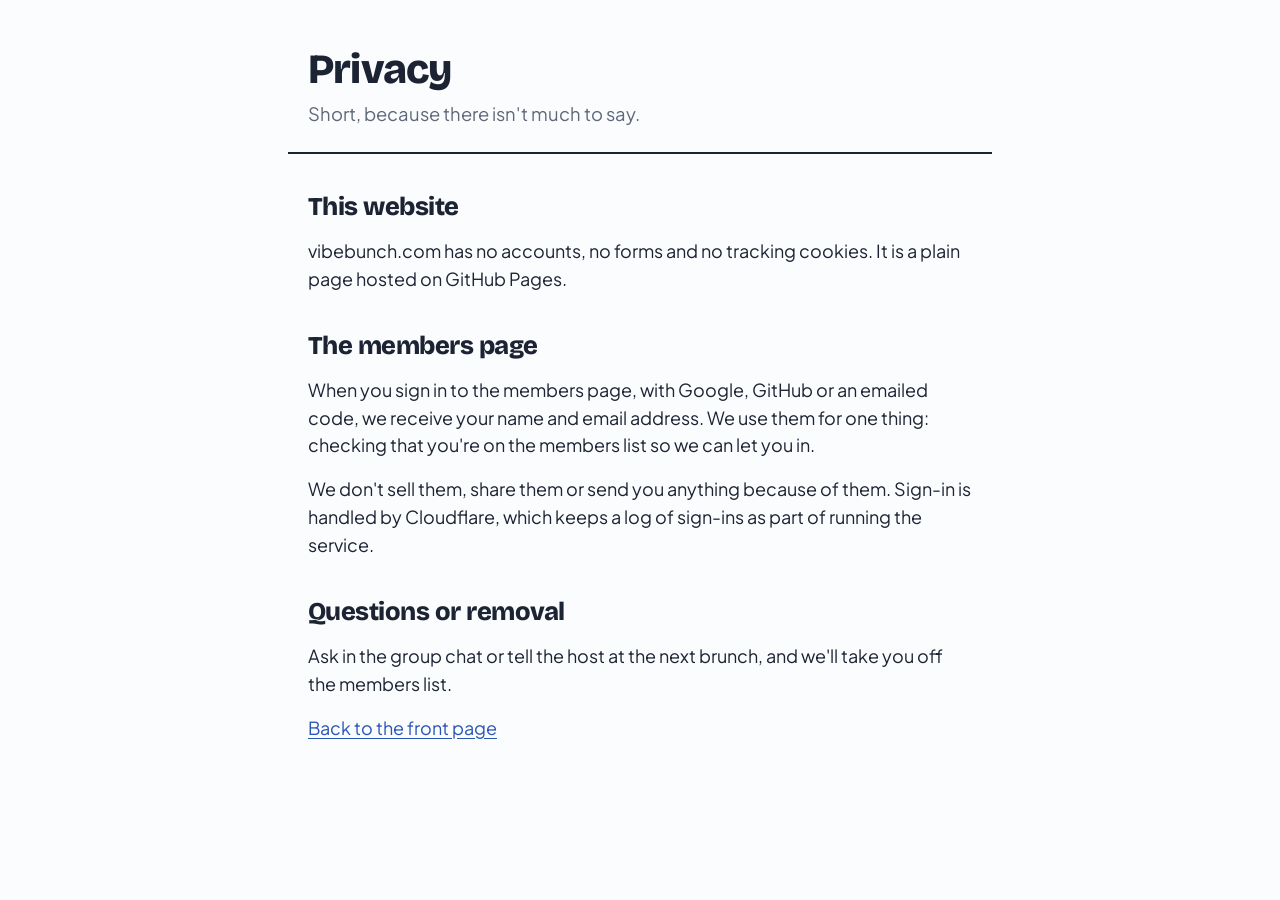
==== privacy.html @ c72b67cc "Add a short privacy page The members page sign-in needs a public privacy policy. This one says what " ====
<!DOCTYPE html>
<html lang="en">
<head>
<meta charset="utf-8">
<meta name="viewport" content="width=device-width, initial-scale=1">
<title>Privacy | Vibe Bunch</title>
<meta name="description" content="What Vibe Bunch keeps when you sign in to the members page, and what it doesn't.">
<link rel="canonical" href="https://vibebunch.com/privacy.html">
<meta name="theme-color" content="#E3ECFB">
<link rel="icon" href="favicon.svg" type="image/svg+xml">
<link rel="apple-touch-icon" href="apple-touch-icon.png">
<link rel="preconnect" href="https://fonts.googleapis.com">
<link rel="preconnect" href="https://fonts.gstatic.com" crossorigin>
<link rel="stylesheet" href="https://fonts.googleapis.com/css2?family=Bricolage+Grotesque:opsz,wght@12..96,600;12..96,800&family=Plus+Jakarta+Sans:wght@400;500;600;700&display=swap">
<link rel="stylesheet" href="style.css">
</head>
<body class="simple">

<header>
  <h1>Privacy</h1>
  <p class="tagline">Short, because there isn't much to say.</p>
</header>

<main>

<section>
  <h2>This website</h2>
  <p>vibebunch.com has no accounts, no forms and no tracking cookies. It is a plain page hosted on GitHub Pages.</p>
</section>

<section>
  <h2>The members page</h2>
  <p>When you sign in to the members page, with Google, GitHub or an emailed code, we receive your name and email address. We use them for one thing: checking that you're on the members list so we can let you in.</p>
  <p>We don't sell them, share them or send you anything because of them. Sign-in is handled by Cloudflare, which keeps a log of sign-ins as part of running the service.</p>
</section>

<section>
  <h2>Questions or removal</h2>
  <p>Ask in the group chat or tell the host at the next brunch, and we'll take you off the members list.</p>
  <p><a href="index.html">Back to the front page</a></p>
</section>

</main>

</body>
</html>
---- style.css ----
/* Vibe Bunch, "Sunny Side".
   Colours live here at the top. Change a value once and it changes everywhere.
   The second block is the dark theme, used when a visitor's device is set to dark. */

:root {
  --ground: #FBFCFE;
  --ink: #1C2433;
  --text: #3A4557;
  --muted: #5F6879;
  --link: #2A55B8;
  --yolk: #FFC23A;
  --on-yolk: #1C2433;
  --sky: #E3ECFB;
  --mountains: #9DB6EA;
  --card: #FFFFFF;
  --cream: #FFF4D6;
  --peach: #FFE3D9;
  --edge: #1C2433;
  --shadow: #1C2433;
  --night: #1C2433;
  --night-text: #C9D1DE;
  --display: "Bricolage Grotesque", "Avenir Next", "Segoe UI", sans-serif;
  --body: "Plus Jakarta Sans", "Avenir Next", "Segoe UI", sans-serif;
  color-scheme: light;
}

@media (prefers-color-scheme: dark) {
  :root {
    --ground: #111726;
    --ink: #EEF1F7;
    --text: #C3CAD8;
    --muted: #9AA3B5;
    --link: #8FB0F5;
    --sky: #1A2744;
    --mountains: #2F4A80;
    --card: #192133;
    --cream: #2E2716;
    --peach: #33211C;
    --edge: #6B7A99;
    --shadow: #05080F;
    --night: #232E47;
    --night-text: #C3CAD8;
    color-scheme: dark;
  }
}

* { box-sizing: border-box; }

body {
  margin: 0;
  background: var(--ground);
  color: var(--ink);
  font-family: var(--body);
  font-size: 18px;
  line-height: 1.55;
}

h1, h2, h3 { margin: 0; line-height: 1.05; }
h1, h2 { font-family: var(--display); font-weight: 800; letter-spacing: -0.02em; }
p { margin: 0; }
a { color: var(--link); text-underline-offset: 3px; }
a:focus-visible, .button:focus-visible { outline: 3px solid var(--link); outline-offset: 3px; }

.small { font-size: 0.85rem; color: var(--muted); }
.note { color: var(--muted); font-size: 0.95rem; }

/* Buttons */

.button {
  display: inline-flex;
  align-items: center;
  min-height: 44px;
  padding: 10px 20px;
  border-radius: 12px;
  font-weight: 700;
  text-decoration: none;
}
.button-yolk { background: var(--yolk); color: var(--on-yolk); border: 2px solid var(--edge); }
.button-ink { background: #1C2433; color: #FFFFFF; font-size: 1.05rem; padding: 16px 28px; border-radius: 14px; }

/* Sky, nav and hero */

.sky {
  background: var(--sky);
  position: relative;
  overflow: hidden;
}

.nav {
  max-width: 1200px;
  margin: 0 auto;
  padding: 24px 20px;
  display: flex;
  justify-content: space-between;
  align-items: center;
  gap: 16px;
}
.logo {
  display: flex;
  align-items: center;
  gap: 10px;
  font-family: var(--display);
  font-weight: 800;
  font-size: 1.45rem;
  color: var(--ink);
  text-decoration: none;
}
.egg-white { fill: #FFFFFF; stroke: #1C2433; stroke-width: 2; }
.egg-yolk { fill: var(--yolk); stroke: #1C2433; stroke-width: 2; }
.nav-links { display: flex; align-items: center; gap: 28px; font-weight: 600; }
.nav-links a:not(.button) { color: var(--ink); text-decoration: none; }

.hero {
  max-width: 1200px;
  margin: 0 auto;
  padding: 48px 20px 190px;
  display: grid;
  grid-template-columns: minmax(0, 1.3fr) minmax(0, 1fr);
  gap: 56px;
  align-items: center;
  position: relative;
  z-index: 1;
}
.hero-text { display: grid; gap: 24px; }
.hero h1 { font-size: clamp(2.8rem, 7vw, 5.5rem); line-height: 0.98; letter-spacing: -0.03em; }
.lede { font-size: 1.2rem; color: var(--text); max-width: 32em; }

.stickers { display: flex; flex-wrap: wrap; gap: 10px; }
.sticker {
  background: var(--card);
  color: var(--ink);
  border: 2px solid var(--edge);
  border-radius: 999px;
  padding: 5px 14px;
  font-size: 0.8rem;
  font-weight: 700;
  transform: rotate(-2deg);
}
.sticker-yolk { background: var(--yolk); color: var(--on-yolk); transform: rotate(1.5deg); }

.next {
  background: var(--card);
  border: 2px solid var(--edge);
  border-radius: 22px;
  padding: 28px;
  display: flex;
  gap: 22px;
  align-items: center;
  box-shadow: 8px 8px 0 var(--shadow);
}
.badge {
  width: 110px;
  height: 110px;
  flex-shrink: 0;
  border-radius: 50%;
  background: var(--yolk);
  color: var(--on-yolk);
  border: 2px solid var(--edge);
  display: flex;
  flex-direction: column;
  align-items: center;
  justify-content: center;
}
.badge-month { font-size: 0.85rem; font-weight: 800; letter-spacing: 0.12em; text-transform: uppercase; }
.badge-day { font-family: var(--display); font-size: 2.9rem; font-weight: 800; line-height: 1; }
.next-text { display: grid; gap: 4px; color: var(--text); }
.kicker { font-size: 0.75rem; font-weight: 800; letter-spacing: 0.14em; text-transform: uppercase; color: var(--link); }
.next-when { font-family: var(--display); font-size: 1.65rem; font-weight: 800; color: var(--ink); line-height: 1.1; }

.skyline { position: absolute; left: 0; bottom: 0; width: 100%; height: 200px; display: block; }
.mountains { fill: var(--mountains); }
.ground { fill: var(--ground); }

/* Sections */

main { max-width: 1200px; margin: 0 auto; padding: 0 20px; }
main > section { margin-top: 88px; }
main h2 { font-size: clamp(2.1rem, 4.5vw, 3.5rem); }

.how { display: grid; gap: 36px; }
.steps { display: grid; grid-template-columns: repeat(3, minmax(0, 1fr)); gap: 24px; }
.step {
  border: 2px solid var(--edge);
  border-radius: 22px;
  padding: 28px;
  display: grid;
  gap: 14px;
  align-content: start;
}
.step svg { fill: none; stroke: var(--ink); stroke-width: 2.5; stroke-linecap: round; stroke-linejoin: round; }
.step h3 { font-size: 1.35rem; }
.step p { color: var(--text); }
.step-cream { background: var(--cream); }
.step-sky { background: var(--sky); }
.step-peach { background: var(--peach); }

.mix {
  background: var(--night);
  color: #FBFCFE;
  border-radius: 28px;
  padding: 56px;
  display: grid;
  grid-template-columns: repeat(3, minmax(0, 1fr));
  gap: 40px;
}
.mix h2 { font-size: clamp(2rem, 3.6vw, 2.8rem); }
.mix h3 { color: var(--yolk); font-size: 1.2rem; margin-bottom: 8px; line-height: 1.3; }
.mix p { color: var(--night-text); }

.built { display: grid; gap: 32px; }
.section-head { display: flex; justify-content: space-between; align-items: end; flex-wrap: wrap; gap: 12px; }
.section-head a { font-weight: 700; }

ul.projects, ul.repos { list-style: none; margin: 0; padding: 0; }
ul.projects { display: grid; grid-template-columns: repeat(3, minmax(0, 1fr)); gap: 24px; }
ul.projects li {
  background: var(--card);
  border: 2px solid var(--edge);
  border-top: 14px solid var(--edge);
  border-radius: 22px;
  padding: 24px;
  display: grid;
  gap: 6px;
  align-content: start;
}
ul.projects li > a { font-size: 1.3rem; font-weight: 700; color: var(--ink); }
ul.projects .by { color: var(--muted); font-size: 0.9rem; }
ul.projects li p { color: var(--text); }
ul.projects li.yours {
  border: 2px dashed var(--muted);
  background: transparent;
  text-align: center;
  justify-items: center;
  align-content: center;
}
ul.projects li.yours strong { font-family: var(--display); font-size: 1.6rem; }

.join {
  background: var(--yolk);
  color: var(--on-yolk);
  border: 2px solid var(--edge);
  border-radius: 28px;
  padding: 56px 64px;
  display: grid;
  grid-template-columns: minmax(0, 1.4fr) minmax(0, 1fr);
  gap: 40px;
  align-items: center;
  box-shadow: 10px 10px 0 var(--shadow);
}
.join h2 { font-size: clamp(2.3rem, 5vw, 3.8rem); line-height: 1; margin-bottom: 14px; }
.join p { font-size: 1.15rem; }
.join-action { display: grid; gap: 12px; justify-items: start; }
.join .small { color: #3A2E08; }

.site-footer {
  max-width: 1200px;
  margin: 72px auto 0;
  padding: 36px 20px 48px;
  display: flex;
  flex-wrap: wrap;
  justify-content: space-between;
  gap: 8px 24px;
  color: var(--muted);
  font-size: 0.9rem;
}

/* Phones and narrow windows */

@media (max-width: 860px) {
  .hero { grid-template-columns: 1fr; gap: 32px; padding-top: 24px; padding-bottom: 130px; }
  .steps, ul.projects, .mix { grid-template-columns: 1fr; }
  .mix { padding: 36px 26px; gap: 26px; }
  .join { grid-template-columns: 1fr; padding: 36px 26px; box-shadow: 6px 6px 0 var(--shadow); }
  .join-action { justify-items: stretch; }
  .join-action .button { justify-content: center; }
  .skyline { height: 110px; }
}

@media (max-width: 560px) {
  body { font-size: 16px; }
  .nav { padding: 16px; }
  .nav-links a:not(.button) { display: none; }
  .logo { font-size: 1.25rem; }
  .hero { padding-inline: 16px; }
  .next { padding: 20px; gap: 16px; box-shadow: 6px 6px 0 var(--shadow); }
  .badge { width: 84px; height: 84px; }
  .badge-day { font-size: 2.1rem; }
  .next-when { font-size: 1.35rem; }
  main { padding: 0 16px; }
  main > section { margin-top: 52px; }
  .step, ul.projects li { padding: 22px; }
  .site-footer { flex-direction: column; padding-inline: 16px; }
}

/* Simple pages, such as whats-public.html */

.simple header, .simple main, .simple footer { max-width: 44rem; margin: 0 auto; padding-inline: 20px; }
.simple header { padding-block: 3rem 1.5rem; border-bottom: 2px solid var(--edge); }
.simple h1 { font-size: 2.6rem; }
.simple .tagline { margin-top: 0.5rem; color: var(--muted); font-size: 1.15rem; }
.simple main > section { margin-top: 2.5rem; display: grid; gap: 1rem; }
.simple main h2 { font-size: 1.6rem; }
.simple footer { margin-top: 3.5rem; padding-block: 1.5rem 3rem; border-top: 1px solid var(--muted); color: var(--muted); font-size: 0.9rem; }
ul.repos li {
  background: var(--card);
  border: 2px solid var(--edge);
  border-radius: 14px;
  padding: 0.9rem 1.1rem;
  margin-bottom: 0.6rem;
}
ul.repos .name { font-weight: 700; }
ul.repos .desc { display: block; color: var(--text); font-size: 0.95rem; margin-top: 0.2rem; }
.status { color: var(--muted); font-style: italic; }
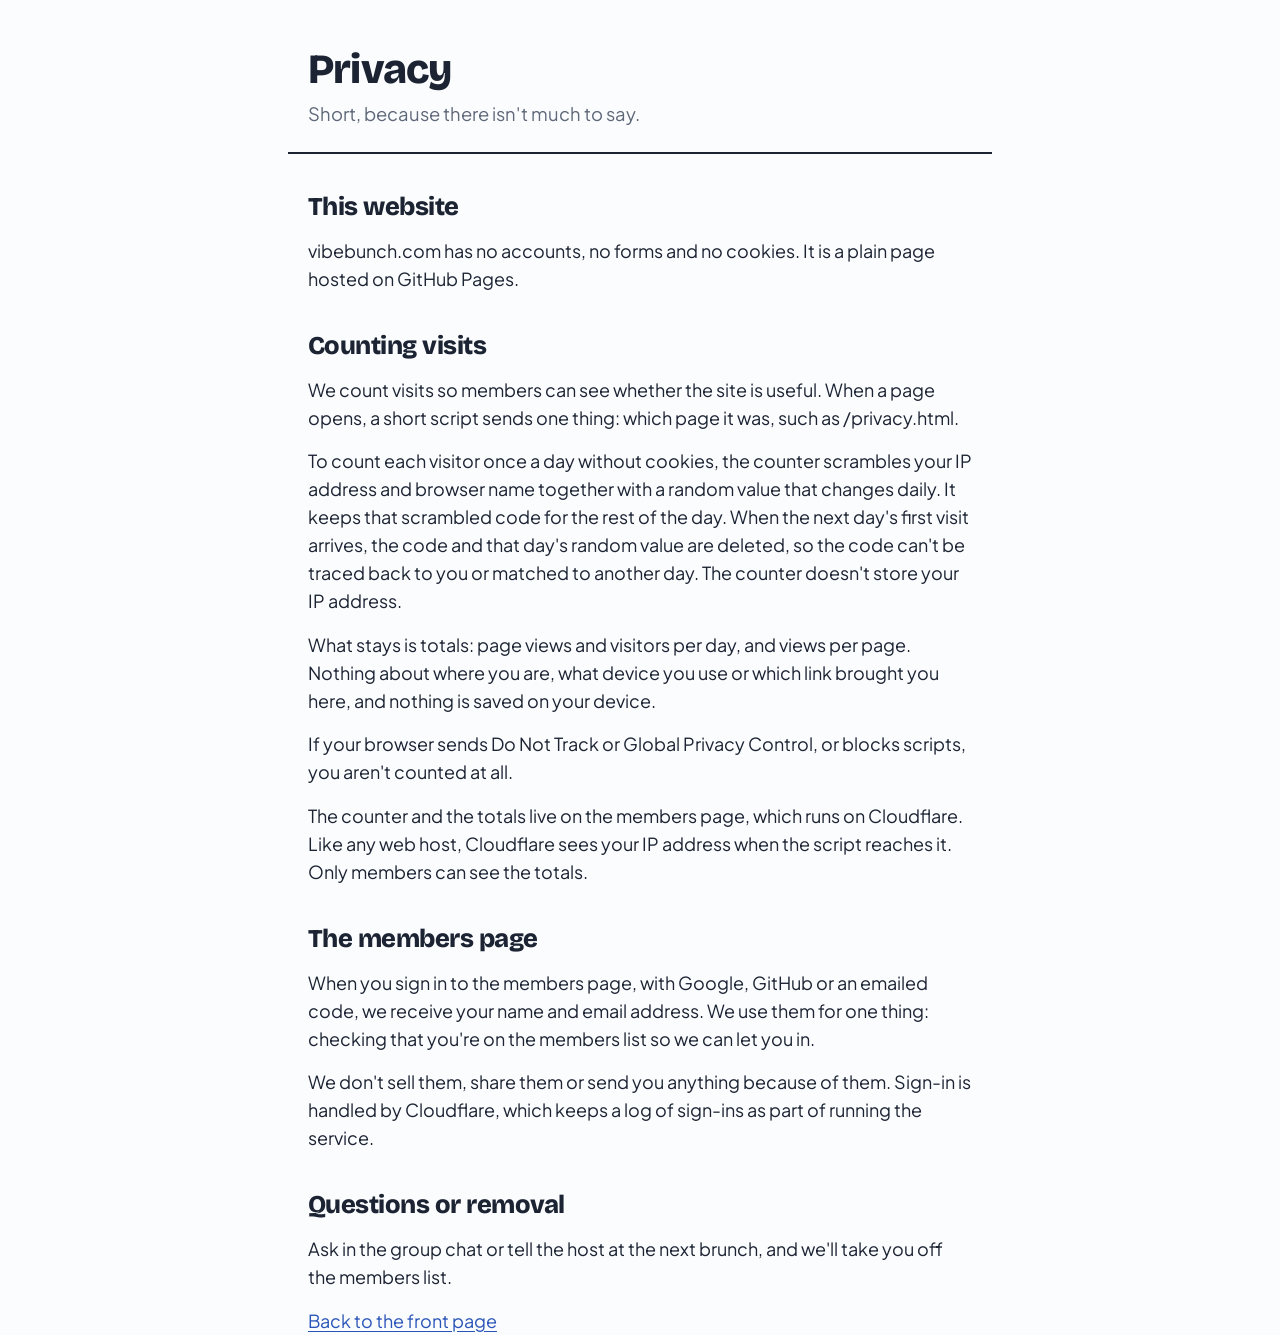
==== commit 21167f93: "Count visits, and say exactly what is counted Each page sends its own path to a small counter on the" ====
--- a/privacy.html
+++ b/privacy.html
@@ -4,7 +4,7 @@
 <meta charset="utf-8">
 <meta name="viewport" content="width=device-width, initial-scale=1">
 <title>Privacy | Vibe Bunch</title>
-<meta name="description" content="What Vibe Bunch keeps when you sign in to the members page, and what it doesn't.">
+<meta name="description" content="What Vibe Bunch counts when you visit, what it keeps when you sign in to the members page, and what it doesn't.">
 <link rel="canonical" href="https://vibebunch.com/privacy.html">
 <meta name="theme-color" content="#E3ECFB">
 <link rel="icon" href="favicon.svg" type="image/svg+xml">
@@ -25,7 +25,16 @@
 
 <section>
   <h2>This website</h2>
-  <p>vibebunch.com has no accounts, no forms and no tracking cookies. It is a plain page hosted on GitHub Pages.</p>
+  <p>vibebunch.com has no accounts, no forms and no cookies. It is a plain page hosted on GitHub Pages.</p>
+</section>
+
+<section>
+  <h2>Counting visits</h2>
+  <p>We count visits so members can see whether the site is useful. When a page opens, a short script sends one thing: which page it was, such as /privacy.html.</p>
+  <p>To count each visitor once a day without cookies, the counter scrambles your IP address and browser name together with a random value that changes daily. It keeps that scrambled code for the rest of the day. When the next day's first visit arrives, the code and that day's random value are deleted, so the code can't be traced back to you or matched to another day. The counter doesn't store your IP address.</p>
+  <p>What stays is totals: page views and visitors per day, and views per page. Nothing about where you are, what device you use or which link brought you here, and nothing is saved on your device.</p>
+  <p>If your browser sends Do Not Track or Global Privacy Control, or blocks scripts, you aren't counted at all.</p>
+  <p>The counter and the totals live on the members page, which runs on Cloudflare. Like any web host, Cloudflare sees your IP address when the script reaches it. Only members can see the totals.</p>
 </section>
 
 <section>
@@ -42,5 +51,13 @@
 
 </main>
 
+<!-- Counts this visit for the members' visitor chart. No cookies, and nothing about you is
+     kept. privacy.html says exactly what is counted. Copy this block into any new page. -->
+<script>
+  if (location.hostname === "vibebunch.com" && navigator.sendBeacon) {
+    navigator.sendBeacon("https://members.vibebunch.com/hit", location.pathname);
+  }
+</script>
+
 </body>
 </html>
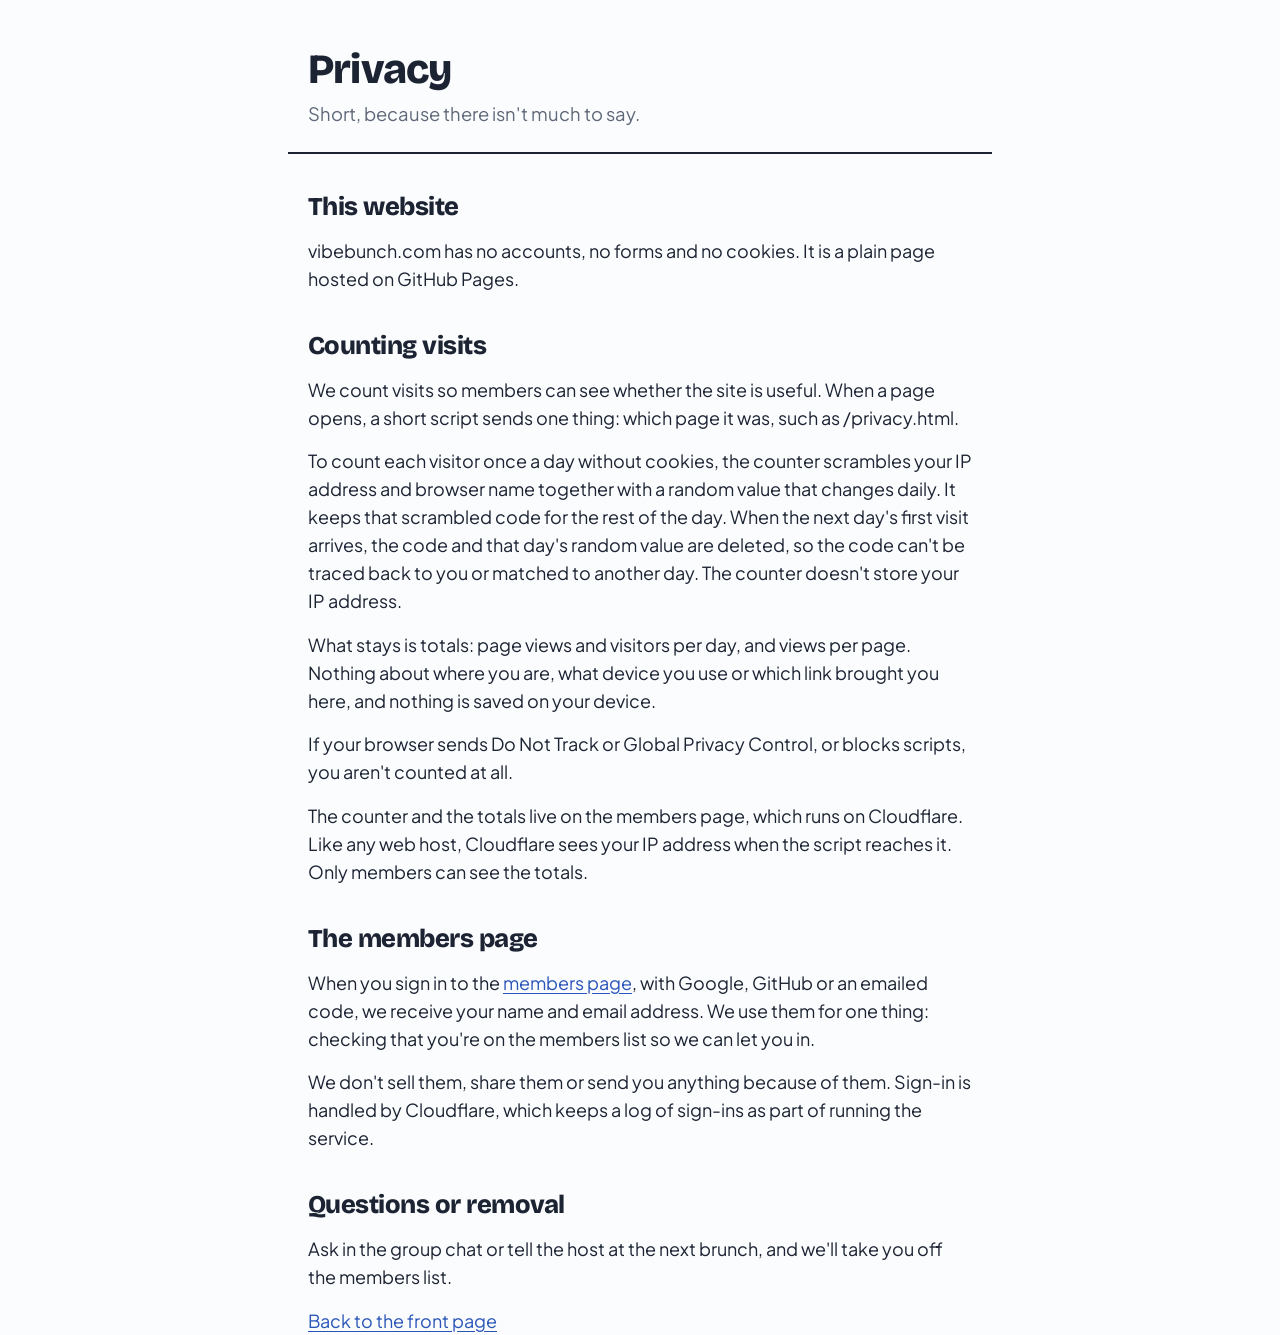
==== commit 86a33af4: "Link to the members page from the front page A Members link in the top menu, next to the main button" ====
--- a/privacy.html
+++ b/privacy.html
@@ -39,7 +39,7 @@
 
 <section>
   <h2>The members page</h2>
-  <p>When you sign in to the members page, with Google, GitHub or an emailed code, we receive your name and email address. We use them for one thing: checking that you're on the members list so we can let you in.</p>
+  <p>When you sign in to the <a href="https://members.vibebunch.com/">members page</a>, with Google, GitHub or an emailed code, we receive your name and email address. We use them for one thing: checking that you're on the members list so we can let you in.</p>
   <p>We don't sell them, share them or send you anything because of them. Sign-in is handled by Cloudflare, which keeps a log of sign-ins as part of running the service.</p>
 </section>
 
--- a/style.css
+++ b/style.css
@@ -267,6 +267,8 @@
 /* Phones and narrow windows */
 
 @media (max-width: 860px) {
+  /* The menu runs out of room here. Members stays reachable from the footer. */
+  .nav-members { display: none; }
   .hero { grid-template-columns: 1fr; gap: 32px; padding-top: 24px; padding-bottom: 130px; }
   .steps, ul.projects, .mix { grid-template-columns: 1fr; }
   .mix { padding: 36px 26px; gap: 26px; }
